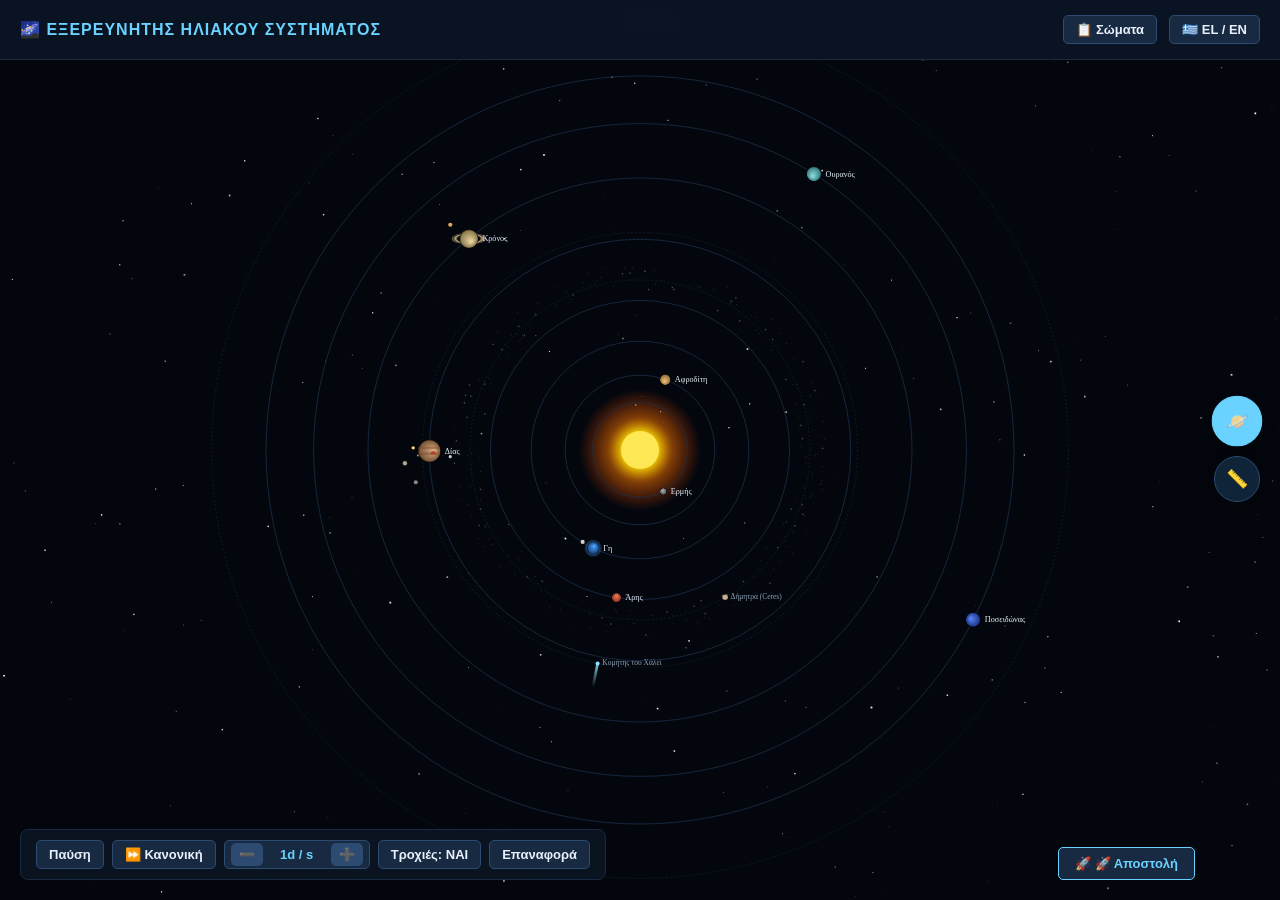
==== index.html @ 56720116 "remove python, make web as root" ====
<!DOCTYPE html>
<html lang="el">
<head>
    <meta charset="UTF-8">
    <title>Solar System Explorer</title>
    <link rel="stylesheet" href="style.css">
</head>
<body>

    <header id="nav-header">
        <div class="logo" id="app-title">🌌 ΕΞΕΡΕΥΝΗΤΗΣ ΗΛΙΑΚΟΥ ΣΥΣΤΗΜΑΤΟΣ</div>
        <div class="header-right">
            <button class="drawer-toggle-btn" id="btnToggleDrawer">📋 <span id="lbl-objects">Σώματα</span></button>
            <button class="lang-btn" id="btnLang">🇬🇷 EL / EN</button>
        </div>
    </header>

    <!-- Vertical Navigation Panel (Right Side) -->
    <nav id="vertical-nav">
        <button class="nav-icon-btn active" data-view="solar-view" data-tooltip="Ηλιακό Σύστημα" id="nav-solar">🪐</button>
        <button class="nav-icon-btn" data-view="compare-view" data-tooltip="Σύγκριση Μεγεθών" id="nav-compare">📏</button>
    </nav>

    <!-- 🚀 Mission Control Setup Panel -->
    <div id="mission-panel">
        <h3 id="lbl-mission-title">ΑΠΟΣΤΟΛΗ ΙΑΣΟΝΑΣ · ΑΡΓΩ</h3>
        <div class="form-group">
            <label id="lbl-origin">Προέλευση:</label>
            <select id="selectOrigin"></select>
        </div>
        <div class="form-group">
            <label id="lbl-dest">Προορισμός:</label>
            <select id="selectDest"></select>
        </div>
        <button class="ctrl-btn" id="btnStartMission" style="width: 100%; margin-top: 5px;">🚀 Εκτόξευση</button>
    </div>

    <!-- Accordion Quick Objects Menu Drawer -->
    <div id="objects-drawer">
        <div class="accordion-header" data-target="drawer-stars"><span id="cat-stars">Άστρα</span> <span>▶</span></div>
        <div class="accordion-content" id="drawer-stars"></div>

        <div class="accordion-header" data-target="drawer-planets"><span id="cat-planets">Πλανήτες</span> <span>▶</span></div>
        <div class="accordion-content" id="drawer-planets"></div>

        <div class="accordion-header" data-target="drawer-moons"><span id="cat-moons">Δορυφόροι</span> <span>▶</span></div>
        <div class="accordion-content" id="drawer-moons"></div>

        <div class="accordion-header" data-target="drawer-small"><span id="cat-small">Νάνοι & Κομήτες</span> <span>▶</span></div>
        <div class="accordion-content" id="drawer-small"></div>
    </div>

    <main id="app-container">
        
        <!-- View 1: Solar System -->
        <section id="solar-view" class="view active">
            <canvas id="solarCanvas"></canvas>
            
            <div id="sidebar">
                <button id="close-btn">✕</button>
                <h2 id="info-name">-</h2>
                <p><span class="label" id="lbl-desc">Περιγραφή</span><br><span id="info-desc">-</span></p>
                <p><span class="label" id="lbl-diam">Διάμετρος</span><br><span id="info-diam">-</span></p>
                <p><span class="label" id="lbl-temp">Θερμοκρασία</span><br><span id="info-temp">-</span></p>
                <p><span class="label" id="lbl-moons">Δεδομένα / Φεγγάρια</span><br><span id="info-moons">-</span></p>
            </div>

            <!-- Bottom Left Controls -->
            <div id="controls">
                <button class="ctrl-btn" id="btnPause">Παύση</button>
                <button class="ctrl-btn" id="btnDirection">⏩ Forward</button>
                
                <div class="speed-group">
                    <button class="step-btn" id="btnSpeedMinus">➖</button>
                    <span class="speed-display" id="speedDisplay">1d / s</span>
                    <button class="step-btn" id="btnSpeedPlus">➕</button>
                </div>

                <button class="ctrl-btn" id="btnOrbits">Τροχιές: ON</button>
                <button class="ctrl-btn" id="btnReset">Επαναφορά</button>
            </div>

            <!-- Bottom Right Mission Actions Container -->
            <div id="bottom-right-actions">
                <div id="mission-status-card">
                    <h4>🚀 ΑΡΓΩ · LIVE HUD</h4>
                    <div id="mission-stage" style="font-size: 12px; color: #e8f0fb; margin-bottom: 5px;">-</div>
                    <div class="progress-bg"><div class="progress-fill" id="mission-progress-bar"></div></div>
                    <div id="mission-days" style="font-size: 11px; color: #91a4bc;">0 / 0 days</div>
                    <div style="display: flex; gap: 8px; margin-top: 10px;">
                        <button class="ctrl-btn" id="btnFollowArgo" style="font-size: 11px; flex: 1;">🎯 Follow Argo</button>
                        <button class="ctrl-btn" id="btnAbortMission" style="font-size: 11px; background: #8b2626;">✖</button>
                    </div>
                </div>

                <button class="ctrl-btn" id="btnToggleMission" style="background: #182a41; border-color: #69d2ff; color: #69d2ff; font-weight: bold; padding: 8px 16px;">🚀 <span id="lbl-mission-btn">Αποστολή</span></button>
            </div>
        </section>

        <!-- View 2: Size Comparison -->
        <section id="compare-view" class="view">
            <canvas id="compareCanvas"></canvas>
            
            <div id="compare-panel">
                <h3 id="compare-title">📏 Σύγκριση Μεγεθών Σωμάτων</h3>
                <div class="compare-selectors">
                    <div>
                        <label id="lbl-comp-a">Σώμα A:</label>
                        <select id="selectCompA"></select>
                    </div>
                    <div style="align-self: flex-end; font-size: 18px; font-weight: bold; color: #69d2ff;">VS</div>
                    <div>
                        <label id="lbl-comp-b">Σώμα B:</label>
                        <select id="selectCompB"></select>
                    </div>
                </div>
                <div id="compare-stats-box">
                    <div id="compare-ratio-text">-</div>
                </div>
            </div>
        </section>

    </main>

    <script src="data.js"></script>
    <script src="solar.js"></script>
    <script src="app.js"></script>
</body>
</html>
---- style.css ----
body, html {
    margin: 0;
    padding: 0;
    width: 100%;
    height: 100%;
    overflow: hidden;
    background-color: #050a13;
    font-family: 'Segoe UI', Tahoma, Geneva, Verdana, sans-serif;
    color: #e8f0fb;
}

#nav-header {
    position: absolute;
    top: 0;
    left: 0;
    width: 100%;
    height: 60px;
    background: rgba(12, 22, 37, 0.9);
    border-bottom: 1px solid #182a41;
    display: flex;
    justify-content: space-between;
    align-items: center;
    padding: 0 20px;
    box-sizing: border-box;
    z-index: 100;
    backdrop-filter: blur(8px);
}
.logo {
    font-weight: bold;
    font-size: 16px;
    color: #69d2ff;
    letter-spacing: 1px;
}
.header-right {
    display: flex;
    gap: 12px;
    align-items: center;
}

/* Vertical Sidebar Navigation (Right Side) */
#vertical-nav {
    position: absolute;
    right: 20px;
    top: 50%;
    transform: translateY(-50%);
    display: flex;
    flex-direction: column;
    gap: 12px;
    z-index: 95;
}
.nav-icon-btn {
    width: 46px;
    height: 46px;
    background: rgba(18, 42, 65, 0.85);
    border: 1px solid #2d4a70;
    border-radius: 50%;
    color: #e8f0fb;
    font-size: 18px;
    cursor: pointer;
    display: flex;
    justify-content: center;
    align-items: center;
    transition: all 0.25s ease;
    box-shadow: 0 4px 12px rgba(0,0,0,0.4);
    position: relative;
}
.nav-icon-btn:hover, .nav-icon-btn.active {
    background: #69d2ff;
    color: #050a13;
    border-color: #69d2ff;
    transform: scale(1.1);
}
.nav-icon-btn::after {
    content: attr(data-tooltip);
    position: absolute;
    right: 55px;
    background: rgba(12, 22, 37, 0.95);
    color: #e8f0fb;
    padding: 5px 10px;
    border-radius: 5px;
    font-size: 12px;
    white-space: nowrap;
    border: 1px solid #2d4a70;
    opacity: 0;
    pointer-events: none;
    transition: opacity 0.2s;
}
.nav-icon-btn:hover::after {
    opacity: 1;
}

/* Mission Control Setup Panel */
#mission-panel {
    position: absolute;
    bottom: 80px;
    right: 85px;
    width: 280px;
    background: rgba(12, 22, 37, 0.95);
    border: 1px solid #182a41;
    border-radius: 10px;
    padding: 18px;
    box-sizing: border-box;
    z-index: 90;
    backdrop-filter: blur(8px);
    display: none;
    box-shadow: 0 10px 30px rgba(0,0,0,0.5);
}
#mission-panel h3 {
    margin-top: 0;
    color: #69d2ff;
    font-size: 15px;
    letter-spacing: 0.5px;
}
.form-group {
    margin-bottom: 12px;
}
.form-group label {
    display: block;
    font-size: 12px;
    color: #91a4bc;
    margin-bottom: 4px;
}
.form-group select, .compare-selectors select {
    width: 100%;
    background: #182a41;
    color: #e8f0fb;
    border: 1px solid #2d4a70;
    padding: 8px;
    border-radius: 5px;
    font-size: 13px;
    outline: none;
}

/* Mission Live Status HUD Card */
#mission-status-card {
    position: absolute;
    bottom: 80px;
    right: 85px;
    width: 280px;
    background: rgba(12, 22, 37, 0.92);
    border: 1px solid #2d4a70;
    border-radius: 10px;
    padding: 15px;
    box-sizing: border-box;
    z-index: 90;
    backdrop-filter: blur(8px);
    display: none;
    box-shadow: 0 10px 30px rgba(0,0,0,0.5);
}
#mission-status-card h4 {
    margin: 0 0 8px 0;
    color: #69d2ff;
    font-size: 14px;
}
.progress-bg {
    width: 100%;
    height: 8px;
    background: #182a41;
    border-radius: 4px;
    overflow: hidden;
    margin: 8px 0;
}
.progress-fill {
    height: 100%;
    width: 0%;
    background: #69d2ff;
    transition: width 0.2s;
}

/* Size Comparison Control Panel */
#compare-panel {
    position: absolute;
    bottom: 25px;
    left: 50%;
    transform: translateX(-50%);
    width: 480px;
    background: rgba(12, 22, 37, 0.92);
    border: 1px solid #182a41;
    border-radius: 12px;
    padding: 16px 20px;
    box-sizing: border-box;
    z-index: 90;
    backdrop-filter: blur(8px);
    box-shadow: 0 10px 30px rgba(0,0,0,0.5);
}
#compare-panel h3 {
    margin: 0 0 12px 0;
    color: #69d2ff;
    font-size: 15px;
    text-align: center;
}
.compare-selectors {
    display: flex;
    gap: 15px;
    align-items: center;
    justify-content: space-between;
}
.compare-selectors div {
    flex: 1;
}
.compare-selectors label {
    font-size: 12px;
    color: #91a4bc;
    display: block;
    margin-bottom: 4px;
}
#compare-stats-box {
    margin-top: 12px;
    background: rgba(24, 42, 65, 0.6);
    border: 1px dashed #2d4a70;
    border-radius: 6px;
    padding: 10px;
    text-align: center;
    font-size: 13px;
    color: #e8f0fb;
}

/* Accordion Quick Objects Drawer */
#objects-drawer {
    position: absolute;
    top: 70px;
    left: 20px;
    width: 260px;
    max-height: calc(100vh - 160px);
    background: rgba(12, 22, 37, 0.95);
    border: 1px solid #182a41;
    border-radius: 8px;
    padding: 15px;
    box-sizing: border-box;
    overflow-y: auto;
    z-index: 90;
    backdrop-filter: blur(8px);
    display: none;
}
.accordion-header {
    margin: 8px 0 4px 0;
    font-size: 13px;
    font-weight: bold;
    color: #69d2ff;
    cursor: pointer;
    display: flex;
    justify-content: space-between;
    padding: 6px 8px;
    background: rgba(24, 42, 65, 0.5);
    border-radius: 4px;
    transition: background 0.2s;
}
.accordion-header:hover {
    background: #2d4a70;
}
.accordion-content {
    display: none;
    padding-left: 10px;
}
.accordion-content.open {
    display: block;
}
.drawer-item {
    padding: 6px 10px;
    font-size: 13px;
    color: #e8f0fb;
    cursor: pointer;
    border-radius: 4px;
    transition: background 0.15s;
}
.drawer-item:hover {
    background: #2d4a70;
}

/* Canvas & Views */
.view {
    display: none;
    width: 100vw;
    height: 100vh;
    position: absolute;
    top: 0;
    left: 0;
}
.view.active { display: block; }
canvas { display: block; width: 100vw; height: 100vh; }

/* Sidebar Info */
#sidebar {
    position: absolute;
    top: 80px;
    right: 85px;
    width: 280px;
    background: rgba(12, 22, 37, 0.92);
    border: 1px solid #182a41;
    border-radius: 10px;
    padding: 20px;
    box-shadow: 0 10px 30px rgba(0,0,0,0.5);
    backdrop-filter: blur(8px);
    display: none;
    z-index: 90;
}
#sidebar h2 { margin-top: 0; color: #69d2ff; font-size: 18px; }
#sidebar p { margin: 8px 0; font-size: 13px; line-height: 1.4; color: #e8f0fb; }
#sidebar .label { color: #91a4bc; font-size: 11px; text-transform: uppercase; }
#close-btn {
    position: absolute;
    top: 15px;
    right: 15px;
    background: none;
    border: none;
    color: #91a4bc;
    font-size: 16px;
    cursor: pointer;
}

/* Bottom Controls & Bottom Right Actions */
#controls {
    position: absolute;
    bottom: 20px;
    left: 20px;
    display: flex;
    gap: 8px;
    background: rgba(12, 22, 37, 0.85);
    padding: 10px 15px;
    border-radius: 8px;
    border: 1px solid #182a41;
    backdrop-filter: blur(5px);
    z-index: 90;
    align-items: center;
}
#bottom-right-actions {
    position: absolute;
    bottom: 20px;
    right: 85px;
    z-index: 90;
    display: flex;
    flex-direction: column;
    align-items: flex-end;
}
.speed-group {
    display: flex;
    align-items: center;
    gap: 4px;
    background: #182a41;
    border: 1px solid #2d4a70;
    border-radius: 5px;
    padding: 2px 6px;
}
.speed-display {
    font-size: 13px;
    font-weight: bold;
    min-width: 60px;
    text-align: center;
    color: #69d2ff;
}
button.ctrl-btn, button.step-btn, button.lang-btn, button.drawer-toggle-btn {
    background: #182a41;
    color: #e8f0fb;
    border: 1px solid #2d4a70;
    padding: 6px 12px;
    border-radius: 5px;
    cursor: pointer;
    font-size: 13px;
    font-weight: 600;
    transition: background 0.2s;
}
button.step-btn {
    padding: 4px 8px;
    border: none;
    background: #2d4a70;
}
button.ctrl-btn:hover, button.step-btn:hover, button.lang-btn:hover, button.drawer-toggle-btn:hover {
    background: #2d4a70;
    border-color: #69d2ff;
}
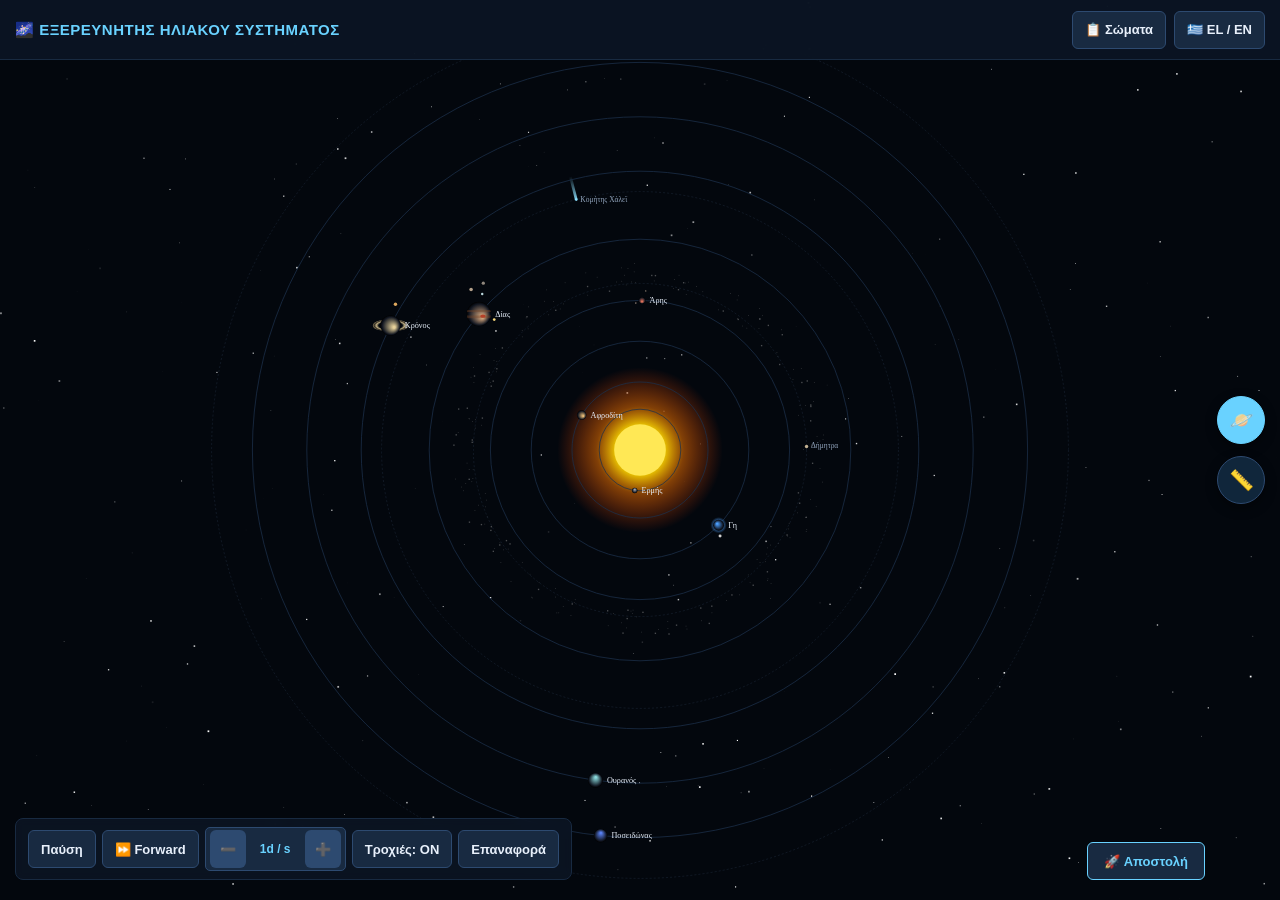
==== commit fe768de0: "add remaining changes" ====
--- a/index.html
+++ b/index.html
@@ -2,6 +2,7 @@
 <html lang="el">
 <head>
     <meta charset="UTF-8">
+    <meta name="viewport" content="width=device-width, initial-scale=1.0, maximum-scale=1.0, user-scalable=no">
     <title>Solar System Explorer</title>
     <link rel="stylesheet" href="style.css">
 </head>
@@ -122,8 +123,6 @@
 
     </main>
 
-    <script src="data.js"></script>
-    <script src="solar.js"></script>
-    <script src="app.js"></script>
+    <script type="module" src="app.js"></script>
 </body>
 </html>
--- a/style.css
+++ b/style.css
@@ -7,6 +7,7 @@
     background-color: #050a13;
     font-family: 'Segoe UI', Tahoma, Geneva, Verdana, sans-serif;
     color: #e8f0fb;
+    touch-action: none; /* Αποφυγή ανεπιθύμητου scroll στον browser του κινητού */
 }
 
 #nav-header {
@@ -20,27 +21,30 @@
     display: flex;
     justify-content: space-between;
     align-items: center;
-    padding: 0 20px;
+    padding: 0 15px;
     box-sizing: border-box;
     z-index: 100;
     backdrop-filter: blur(8px);
 }
 .logo {
     font-weight: bold;
-    font-size: 16px;
+    font-size: 15px;
     color: #69d2ff;
-    letter-spacing: 1px;
+    letter-spacing: 0.5px;
+    white-space: nowrap;
+    overflow: hidden;
+    text-overflow: ellipsis;
 }
 .header-right {
     display: flex;
-    gap: 12px;
-    align-items: center;
-}
-
-/* Vertical Sidebar Navigation (Right Side) */
+    gap: 8px;
+    align-items: center;
+}
+
+/* Vertical Sidebar Navigation */
 #vertical-nav {
     position: absolute;
-    right: 20px;
+    right: 15px;
     top: 50%;
     transform: translateY(-50%);
     display: flex;
@@ -49,77 +53,45 @@
     z-index: 95;
 }
 .nav-icon-btn {
-    width: 46px;
-    height: 46px;
-    background: rgba(18, 42, 65, 0.85);
+    width: 48px;
+    height: 48px;
+    background: rgba(18, 42, 65, 0.9);
     border: 1px solid #2d4a70;
     border-radius: 50%;
     color: #e8f0fb;
-    font-size: 18px;
+    font-size: 20px;
     cursor: pointer;
     display: flex;
     justify-content: center;
     align-items: center;
     transition: all 0.25s ease;
     box-shadow: 0 4px 12px rgba(0,0,0,0.4);
-    position: relative;
 }
 .nav-icon-btn:hover, .nav-icon-btn.active {
     background: #69d2ff;
     color: #050a13;
     border-color: #69d2ff;
-    transform: scale(1.1);
-}
-.nav-icon-btn::after {
-    content: attr(data-tooltip);
-    position: absolute;
-    right: 55px;
-    background: rgba(12, 22, 37, 0.95);
-    color: #e8f0fb;
-    padding: 5px 10px;
-    border-radius: 5px;
-    font-size: 12px;
-    white-space: nowrap;
-    border: 1px solid #2d4a70;
-    opacity: 0;
-    pointer-events: none;
-    transition: opacity 0.2s;
-}
-.nav-icon-btn:hover::after {
-    opacity: 1;
-}
-
-/* Mission Control Setup Panel */
-#mission-panel {
+}
+
+/* Mission Control Panels */
+#mission-panel, #mission-status-card {
     position: absolute;
     bottom: 80px;
-    right: 85px;
+    right: 75px;
     width: 280px;
     background: rgba(12, 22, 37, 0.95);
-    border: 1px solid #182a41;
+    border: 1px solid #2d4a70;
     border-radius: 10px;
-    padding: 18px;
+    padding: 15px;
     box-sizing: border-box;
     z-index: 90;
     backdrop-filter: blur(8px);
     display: none;
     box-shadow: 0 10px 30px rgba(0,0,0,0.5);
 }
-#mission-panel h3 {
-    margin-top: 0;
-    color: #69d2ff;
-    font-size: 15px;
-    letter-spacing: 0.5px;
-}
-.form-group {
-    margin-bottom: 12px;
-}
-.form-group label {
-    display: block;
-    font-size: 12px;
-    color: #91a4bc;
-    margin-bottom: 4px;
-}
+#mission-panel h3 { margin: 0 0 10px 0; color: #69d2ff; font-size: 15px; }
+.form-group { margin-bottom: 10px; }
+.form-group label { display: block; font-size: 12px; color: #91a4bc; margin-bottom: 4px; }
 .form-group select, .compare-selectors select {
     width: 100%;
     background: #182a41;
@@ -128,104 +100,52 @@
     padding: 8px;
     border-radius: 5px;
     font-size: 13px;
-    outline: none;
-}
-
-/* Mission Live Status HUD Card */
-#mission-status-card {
-    position: absolute;
-    bottom: 80px;
-    right: 85px;
-    width: 280px;
-    background: rgba(12, 22, 37, 0.92);
-    border: 1px solid #2d4a70;
-    border-radius: 10px;
-    padding: 15px;
-    box-sizing: border-box;
-    z-index: 90;
-    backdrop-filter: blur(8px);
-    display: none;
-    box-shadow: 0 10px 30px rgba(0,0,0,0.5);
-}
-#mission-status-card h4 {
-    margin: 0 0 8px 0;
-    color: #69d2ff;
-    font-size: 14px;
-}
-.progress-bg {
-    width: 100%;
-    height: 8px;
-    background: #182a41;
-    border-radius: 4px;
-    overflow: hidden;
-    margin: 8px 0;
-}
-.progress-fill {
-    height: 100%;
-    width: 0%;
-    background: #69d2ff;
-    transition: width 0.2s;
-}
+}
+
+.progress-bg { width: 100%; height: 8px; background: #182a41; border-radius: 4px; overflow: hidden; margin: 8px 0; }
+.progress-fill { height: 100%; width: 0%; background: #69d2ff; transition: width 0.2s; }
 
 /* Size Comparison Control Panel */
 #compare-panel {
     position: absolute;
-    bottom: 25px;
+    bottom: 20px;
     left: 50%;
     transform: translateX(-50%);
-    width: 480px;
+    width: calc(100% - 120px);
+    max-width: 500px;
     background: rgba(12, 22, 37, 0.92);
     border: 1px solid #182a41;
     border-radius: 12px;
-    padding: 16px 20px;
-    box-sizing: border-box;
-    z-index: 90;
-    backdrop-filter: blur(8px);
-    box-shadow: 0 10px 30px rgba(0,0,0,0.5);
-}
-#compare-panel h3 {
-    margin: 0 0 12px 0;
-    color: #69d2ff;
-    font-size: 15px;
-    text-align: center;
-}
-.compare-selectors {
-    display: flex;
-    gap: 15px;
-    align-items: center;
-    justify-content: space-between;
-}
-.compare-selectors div {
-    flex: 1;
-}
-.compare-selectors label {
-    font-size: 12px;
-    color: #91a4bc;
-    display: block;
-    margin-bottom: 4px;
-}
+    padding: 12px 16px;
+    box-sizing: border-box;
+    z-index: 90;
+    backdrop-filter: blur(8px);
+}
+#compare-panel h3 { margin: 0 0 8px 0; color: #69d2ff; font-size: 14px; text-align: center; }
+.compare-selectors { display: flex; gap: 10px; align-items: center; justify-content: space-between; }
+.compare-selectors div { flex: 1; }
+.compare-selectors label { font-size: 11px; color: #91a4bc; display: block; margin-bottom: 2px; }
 #compare-stats-box {
-    margin-top: 12px;
+    margin-top: 8px;
     background: rgba(24, 42, 65, 0.6);
     border: 1px dashed #2d4a70;
     border-radius: 6px;
-    padding: 10px;
+    padding: 8px;
     text-align: center;
-    font-size: 13px;
-    color: #e8f0fb;
-}
-
-/* Accordion Quick Objects Drawer */
+    font-size: 12px;
+}
+
+/* Objects Drawer */
 #objects-drawer {
     position: absolute;
     top: 70px;
-    left: 20px;
-    width: 260px;
+    left: 15px;
+    width: 250px;
     max-height: calc(100vh - 160px);
     background: rgba(12, 22, 37, 0.95);
     border: 1px solid #182a41;
     border-radius: 8px;
-    padding: 15px;
+    padding: 12px;
     box-sizing: border-box;
     overflow-y: auto;
     z-index: 90;
@@ -233,7 +153,7 @@
     display: none;
 }
 .accordion-header {
-    margin: 8px 0 4px 0;
+    margin: 6px 0 2px 0;
     font-size: 13px;
     font-weight: bold;
     color: #69d2ff;
@@ -243,128 +163,95 @@
     padding: 6px 8px;
     background: rgba(24, 42, 65, 0.5);
     border-radius: 4px;
-    transition: background 0.2s;
-}
-.accordion-header:hover {
-    background: #2d4a70;
-}
-.accordion-content {
-    display: none;
-    padding-left: 10px;
-}
-.accordion-content.open {
-    display: block;
-}
-.drawer-item {
-    padding: 6px 10px;
-    font-size: 13px;
-    color: #e8f0fb;
-    cursor: pointer;
-    border-radius: 4px;
-    transition: background 0.15s;
-}
-.drawer-item:hover {
-    background: #2d4a70;
-}
+}
+.accordion-content { display: none; padding-left: 8px; }
+.accordion-content.open { display: block; }
+.drawer-item { padding: 6px 8px; font-size: 13px; color: #e8f0fb; cursor: pointer; border-radius: 4px; }
 
 /* Canvas & Views */
-.view {
-    display: none;
-    width: 100vw;
-    height: 100vh;
-    position: absolute;
-    top: 0;
-    left: 0;
-}
+.view { display: none; width: 100vw; height: 100vh; position: absolute; top: 0; left: 0; }
 .view.active { display: block; }
 canvas { display: block; width: 100vw; height: 100vh; }
 
 /* Sidebar Info */
 #sidebar {
     position: absolute;
-    top: 80px;
-    right: 85px;
-    width: 280px;
+    top: 70px;
+    right: 75px;
+    width: 260px;
     background: rgba(12, 22, 37, 0.92);
     border: 1px solid #182a41;
     border-radius: 10px;
-    padding: 20px;
-    box-shadow: 0 10px 30px rgba(0,0,0,0.5);
+    padding: 16px;
     backdrop-filter: blur(8px);
     display: none;
     z-index: 90;
 }
-#sidebar h2 { margin-top: 0; color: #69d2ff; font-size: 18px; }
-#sidebar p { margin: 8px 0; font-size: 13px; line-height: 1.4; color: #e8f0fb; }
-#sidebar .label { color: #91a4bc; font-size: 11px; text-transform: uppercase; }
-#close-btn {
-    position: absolute;
-    top: 15px;
-    right: 15px;
-    background: none;
-    border: none;
-    color: #91a4bc;
-    font-size: 16px;
-    cursor: pointer;
-}
-
-/* Bottom Controls & Bottom Right Actions */
+#sidebar h2 { margin-top: 0; color: #69d2ff; font-size: 16px; }
+#sidebar p { margin: 6px 0; font-size: 12px; line-height: 1.3; }
+#sidebar .label { color: #91a4bc; font-size: 10px; text-transform: uppercase; }
+#close-btn { position: absolute; top: 12px; right: 12px; background: none; border: none; color: #91a4bc; font-size: 16px; cursor: pointer; }
+
+/* Bottom Controls */
 #controls {
     position: absolute;
     bottom: 20px;
-    left: 20px;
-    display: flex;
-    gap: 8px;
+    left: 15px;
+    display: flex;
+    gap: 6px;
     background: rgba(12, 22, 37, 0.85);
-    padding: 10px 15px;
+    padding: 8px 12px;
     border-radius: 8px;
     border: 1px solid #182a41;
     backdrop-filter: blur(5px);
     z-index: 90;
     align-items: center;
+    flex-wrap: wrap;
 }
 #bottom-right-actions {
     position: absolute;
     bottom: 20px;
-    right: 85px;
+    right: 75px;
     z-index: 90;
     display: flex;
     flex-direction: column;
     align-items: flex-end;
 }
-.speed-group {
-    display: flex;
-    align-items: center;
-    gap: 4px;
-    background: #182a41;
-    border: 1px solid #2d4a70;
-    border-radius: 5px;
-    padding: 2px 6px;
-}
-.speed-display {
-    font-size: 13px;
-    font-weight: bold;
-    min-width: 60px;
-    text-align: center;
-    color: #69d2ff;
-}
+.speed-group { display: flex; align-items: center; gap: 2px; background: #182a41; border: 1px solid #2d4a70; border-radius: 5px; padding: 2px 4px; }
+.speed-display { font-size: 12px; font-weight: bold; min-width: 55px; text-align: center; color: #69d2ff; }
 button.ctrl-btn, button.step-btn, button.lang-btn, button.drawer-toggle-btn {
     background: #182a41;
     color: #e8f0fb;
     border: 1px solid #2d4a70;
-    padding: 6px 12px;
-    border-radius: 5px;
+    padding: 8px 12px;
+    border-radius: 6px;
     cursor: pointer;
     font-size: 13px;
     font-weight: 600;
-    transition: background 0.2s;
-}
-button.step-btn {
-    padding: 4px 8px;
-    border: none;
-    background: #2d4a70;
-}
-button.ctrl-btn:hover, button.step-btn:hover, button.lang-btn:hover, button.drawer-toggle-btn:hover {
-    background: #2d4a70;
-    border-color: #69d2ff;
+    min-height: 38px;
+}
+button.step-btn { padding: 4px 10px; border: none; background: #2d4a70; }
+
+/* 📱 Mobile Responsive Adjustments */
+@media (max-width: 768px) {
+    #controls {
+        bottom: 15px;
+        left: 10px;
+        right: 70px;
+        justify-content: flex-start;
+        padding: 6px;
+    }
+    button.ctrl-btn { padding: 6px 10px; font-size: 11px; min-height: 36px; }
+    #compare-panel {
+        width: calc(100% - 80px);
+        left: 10px;
+        transform: none;
+        bottom: 15px;
+        padding: 10px;
+    }
+    #sidebar, #mission-panel, #mission-status-card {
+        width: calc(100vw - 90px);
+        right: 70px;
+    }
+    .logo { font-size: 13px; }
 }
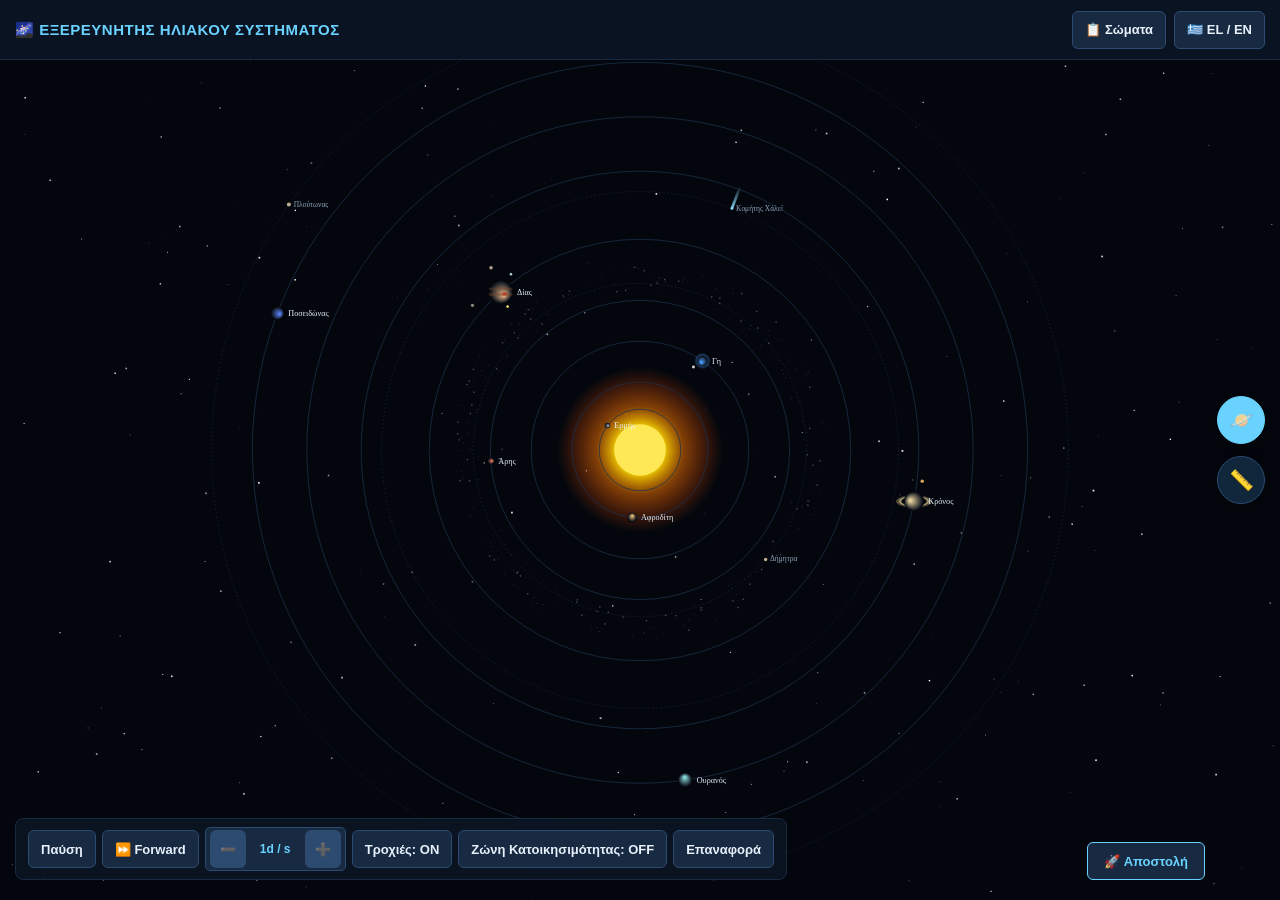
==== commit eed6cfce: "add Habitable Zone" ====
--- a/index.html
+++ b/index.html
@@ -78,6 +78,7 @@
                 </div>
 
                 <button class="ctrl-btn" id="btnOrbits">Τροχιές: ON</button>
+                <button class="ctrl-btn" id="btnHabitable">Ζώνη: OFF</button>
                 <button class="ctrl-btn" id="btnReset">Επαναφορά</button>
             </div>
 
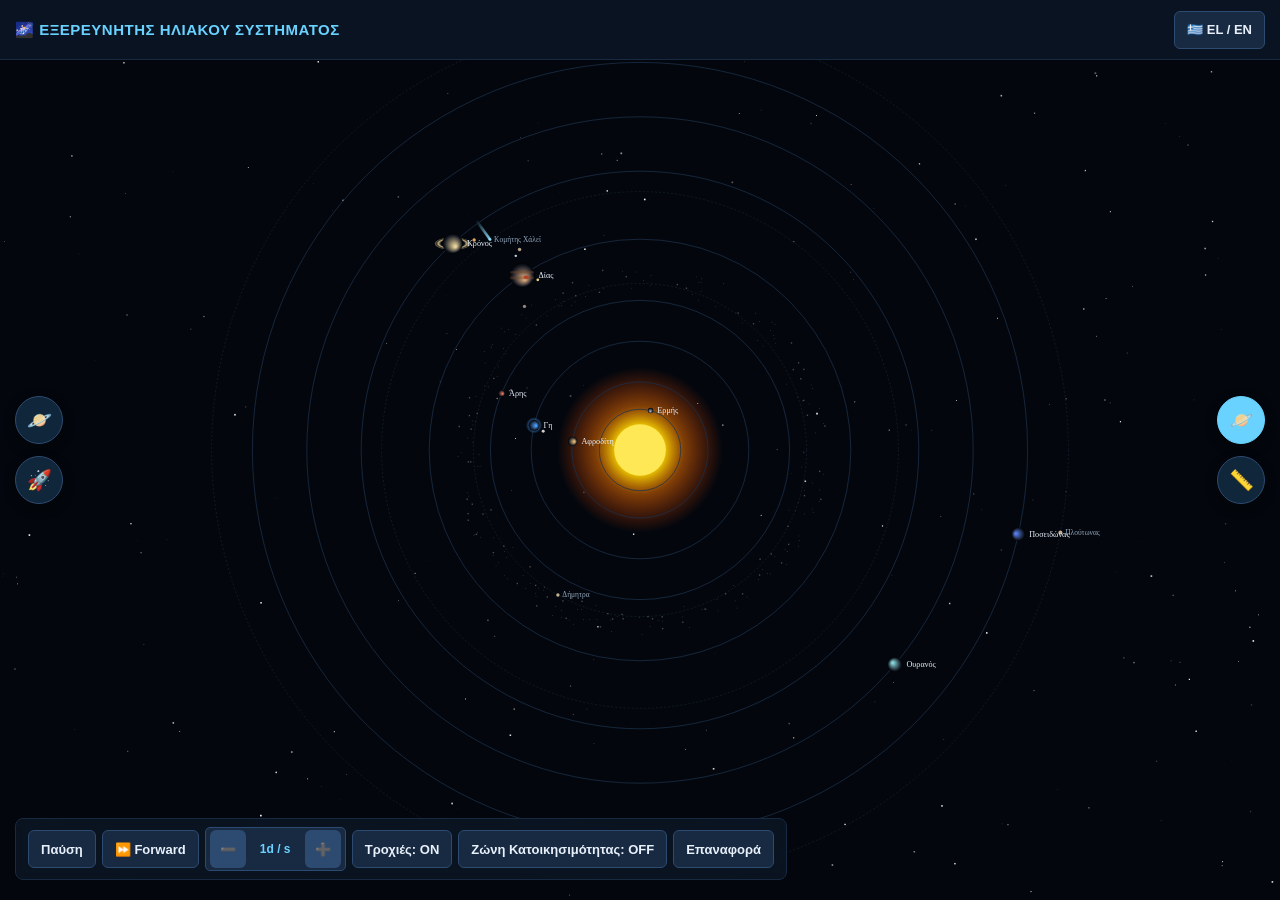
==== commit e45b04ee: "feat(ui): add symmetrical left floating tools, mutual-exclusion panels, and i18n for compare view" ====
--- a/index.html
+++ b/index.html
@@ -11,45 +11,74 @@
     <header id="nav-header">
         <div class="logo" id="app-title">🌌 ΕΞΕΡΕΥΝΗΤΗΣ ΗΛΙΑΚΟΥ ΣΥΣΤΗΜΑΤΟΣ</div>
         <div class="header-right">
-            <button class="drawer-toggle-btn" id="btnToggleDrawer">📋 <span id="lbl-objects">Σώματα</span></button>
             <button class="lang-btn" id="btnLang">🇬🇷 EL / EN</button>
         </div>
     </header>
+
+    <!-- Floating Tools Bar (Top Left) -->
+    <div id="left-tools-bar">
+        <button class="tool-icon-btn" id="btnToggleObjects" title="Ουράνια Σώματα">🪐</button>
+        <button class="tool-icon-btn" id="btnToggleMission" title="Αποστολή Αργώ">🚀</button>
+    </div>
+
+    <!-- Accordion Quick Objects Menu Drawer (Opens Top-Left) -->
+    <div id="objects-drawer" class="floating-left-panel" style="display: none;">
+        <div class="panel-header">
+            <span class="panel-title" id="lbl-objects-title">🪐 Ουράνια Σώματα</span>
+            <button class="panel-close-btn" id="btnCloseObjects">✕</button>
+        </div>
+        <div class="panel-body">
+            <div class="accordion-header" data-target="drawer-stars"><span id="cat-stars">Άστρα</span> <span>▶</span></div>
+            <div class="accordion-content" id="drawer-stars"></div>
+
+            <div class="accordion-header" data-target="drawer-planets"><span id="cat-planets">Πλανήτες</span> <span>▶</span></div>
+            <div class="accordion-content" id="drawer-planets"></div>
+
+            <div class="accordion-header" data-target="drawer-moons"><span id="cat-moons">Δορυφόροι</span> <span>▶</span></div>
+            <div class="accordion-content" id="drawer-moons"></div>
+
+            <div class="accordion-header" data-target="drawer-small"><span id="cat-small">Νάνοι & Κομήτες</span> <span>▶</span></div>
+            <div class="accordion-content" id="drawer-small"></div>
+        </div>
+    </div>
+
+    <!-- 🚀 Mission Control Setup & Live HUD Panel (Opens Top-Left) -->
+    <div id="mission-panel" class="floating-left-panel" style="display: none;">
+        <div class="panel-header">
+            <span class="panel-title" id="lbl-mission-title">🚀 ΑΠΟΣΤΟΛΗ ΙΑΣΟΝΑΣ · ΑΡΓΩ</span>
+            <button class="panel-close-btn" id="btnCloseMission">✕</button>
+        </div>
+        
+        <!-- Setup Form View -->
+        <div id="mission-setup-content" class="panel-body">
+            <div class="form-group">
+                <label id="lbl-origin">Προέλευση:</label>
+                <select id="selectOrigin"></select>
+            </div>
+            <div class="form-group">
+                <label id="lbl-dest">Προορισμός:</label>
+                <select id="selectDest"></select>
+            </div>
+            <button class="ctrl-btn" id="btnStartMission" style="width: 100%; margin-top: 10px;">🚀 Εκτόξευση</button>
+        </div>
+
+        <!-- Live HUD View (Εμφανίζεται μετά την εκτόξευση) -->
+        <div id="mission-status-card" class="panel-body" style="display: none;">
+            <div id="mission-stage" style="font-size: 13px; color: #e8f0fb; margin-bottom: 8px; font-weight: bold;">-</div>
+            <div class="progress-bg"><div class="progress-fill" id="mission-progress-bar"></div></div>
+            <div id="mission-days" style="font-size: 11px; color: #91a4bc; margin-bottom: 12px;">0 / 0 days</div>
+            <div style="display: flex; gap: 8px;">
+                <button class="ctrl-btn" id="btnFollowArgo" style="font-size: 11px; flex: 1;">🎯 Follow Argo</button>
+                <button class="ctrl-btn" id="btnAbortMission" style="font-size: 11px; background: #8b2626; border-color: #a53232;">✖</button>
+            </div>
+        </div>
+    </div>
 
     <!-- Vertical Navigation Panel (Right Side) -->
     <nav id="vertical-nav">
         <button class="nav-icon-btn active" data-view="solar-view" data-tooltip="Ηλιακό Σύστημα" id="nav-solar">🪐</button>
         <button class="nav-icon-btn" data-view="compare-view" data-tooltip="Σύγκριση Μεγεθών" id="nav-compare">📏</button>
     </nav>
-
-    <!-- 🚀 Mission Control Setup Panel -->
-    <div id="mission-panel">
-        <h3 id="lbl-mission-title">ΑΠΟΣΤΟΛΗ ΙΑΣΟΝΑΣ · ΑΡΓΩ</h3>
-        <div class="form-group">
-            <label id="lbl-origin">Προέλευση:</label>
-            <select id="selectOrigin"></select>
-        </div>
-        <div class="form-group">
-            <label id="lbl-dest">Προορισμός:</label>
-            <select id="selectDest"></select>
-        </div>
-        <button class="ctrl-btn" id="btnStartMission" style="width: 100%; margin-top: 5px;">🚀 Εκτόξευση</button>
-    </div>
-
-    <!-- Accordion Quick Objects Menu Drawer -->
-    <div id="objects-drawer">
-        <div class="accordion-header" data-target="drawer-stars"><span id="cat-stars">Άστρα</span> <span>▶</span></div>
-        <div class="accordion-content" id="drawer-stars"></div>
-
-        <div class="accordion-header" data-target="drawer-planets"><span id="cat-planets">Πλανήτες</span> <span>▶</span></div>
-        <div class="accordion-content" id="drawer-planets"></div>
-
-        <div class="accordion-header" data-target="drawer-moons"><span id="cat-moons">Δορυφόροι</span> <span>▶</span></div>
-        <div class="accordion-content" id="drawer-moons"></div>
-
-        <div class="accordion-header" data-target="drawer-small"><span id="cat-small">Νάνοι & Κομήτες</span> <span>▶</span></div>
-        <div class="accordion-content" id="drawer-small"></div>
-    </div>
 
     <main id="app-container">
         
@@ -82,9 +111,9 @@
                 <button class="ctrl-btn" id="btnReset">Επαναφορά</button>
             </div>
 
-            <!-- Bottom Right Mission Actions Container -->
+            <!-- Bottom Right Mission HUD Container -->
             <div id="bottom-right-actions">
-                <div id="mission-status-card">
+                <div id="mission-status-card" style="display: none;">
                     <h4>🚀 ΑΡΓΩ · LIVE HUD</h4>
                     <div id="mission-stage" style="font-size: 12px; color: #e8f0fb; margin-bottom: 5px;">-</div>
                     <div class="progress-bg"><div class="progress-fill" id="mission-progress-bar"></div></div>
@@ -94,8 +123,6 @@
                         <button class="ctrl-btn" id="btnAbortMission" style="font-size: 11px; background: #8b2626;">✖</button>
                     </div>
                 </div>
-
-                <button class="ctrl-btn" id="btnToggleMission" style="background: #182a41; border-color: #69d2ff; color: #69d2ff; font-weight: bold; padding: 8px 16px;">🚀 <span id="lbl-mission-btn">Αποστολή</span></button>
             </div>
         </section>
 
--- a/style.css
+++ b/style.css
@@ -41,7 +41,39 @@
     align-items: center;
 }
 
-/* Vertical Sidebar Navigation */
+/* Floating Left Tools Bar (Center Left - Symmetric to View Nav) */
+#left-tools-bar {
+    position: absolute;
+    left: 15px;
+    top: 50%;
+    transform: translateY(-50%);
+    display: flex;
+    flex-direction: column;
+    gap: 12px;
+    z-index: 95;
+}
+.tool-icon-btn {
+    width: 48px;
+    height: 48px;
+    background: rgba(18, 42, 65, 0.9);
+    border: 1px solid #2d4a70;
+    border-radius: 50%;
+    color: #e8f0fb;
+    font-size: 20px;
+    cursor: pointer;
+    display: flex;
+    justify-content: center;
+    align-items: center;
+    transition: all 0.25s ease;
+    box-shadow: 0 4px 12px rgba(0,0,0,0.4);
+}
+.tool-icon-btn:hover, .tool-icon-btn.active {
+    background: #69d2ff;
+    color: #050a13;
+    border-color: #69d2ff;
+}
+
+/* Vertical Sidebar Navigation (Right Side) */
 #vertical-nav {
     position: absolute;
     right: 15px;
@@ -73,22 +105,47 @@
     border-color: #69d2ff;
 }
 
-/* Mission Control Panels */
-#mission-panel, #mission-status-card {
-    position: absolute;
-    bottom: 80px;
-    right: 75px;
+/* Common Floating Left Panels (Centered Vertically alongside tools) */
+.floating-left-panel {
+    position: absolute;
+    left: 75px;
+    top: 50%;
+    transform: translateY(-50%);
     width: 280px;
     background: rgba(12, 22, 37, 0.95);
     border: 1px solid #2d4a70;
-    border-radius: 10px;
+    border-radius: 12px;
     padding: 15px;
     box-sizing: border-box;
-    z-index: 90;
-    backdrop-filter: blur(8px);
-    display: none;
+    z-index: 92;
+    backdrop-filter: blur(8px);
     box-shadow: 0 10px 30px rgba(0,0,0,0.5);
 }
+.panel-header {
+    display: flex;
+    justify-content: space-between;
+    align-items: center;
+    margin-bottom: 12px;
+    border-bottom: 1px solid #182a41;
+    padding-bottom: 8px;
+}
+.panel-title {
+    font-weight: bold;
+    font-size: 14px;
+    color: #69d2ff;
+}
+.panel-close-btn {
+    background: transparent;
+    border: none;
+    color: #91a4bc;
+    font-size: 16px;
+    cursor: pointer;
+}
+.panel-close-btn:hover {
+    color: #ffffff;
+}
+
+/* Mission Control Setup Panel & Status Card */
 #mission-panel h3 { margin: 0 0 10px 0; color: #69d2ff; font-size: 15px; }
 .form-group { margin-bottom: 10px; }
 .form-group label { display: block; font-size: 12px; color: #91a4bc; margin-bottom: 4px; }
@@ -135,22 +192,10 @@
     font-size: 12px;
 }
 
-/* Objects Drawer */
-#objects-drawer {
-    position: absolute;
-    top: 70px;
-    left: 15px;
-    width: 250px;
-    max-height: calc(100vh - 160px);
-    background: rgba(12, 22, 37, 0.95);
-    border: 1px solid #182a41;
-    border-radius: 8px;
-    padding: 12px;
-    box-sizing: border-box;
+/* Objects Drawer Container */
+#objects-drawer .panel-body {
+    max-height: 60vh;
     overflow-y: auto;
-    z-index: 90;
-    backdrop-filter: blur(8px);
-    display: none;
 }
 .accordion-header {
     margin: 6px 0 2px 0;
@@ -173,10 +218,11 @@
 .view.active { display: block; }
 canvas { display: block; width: 100vw; height: 100vh; }
 
-/* Sidebar Info */
+/* Sidebar Info (Right Panel) */
 #sidebar {
     position: absolute;
-    top: 70px;
+    top: 50%;
+    transform: translateY(-50%);
     right: 75px;
     width: 260px;
     background: rgba(12, 22, 37, 0.92);
@@ -217,9 +263,18 @@
     flex-direction: column;
     align-items: flex-end;
 }
+#mission-status-card {
+    width: 260px;
+    background: rgba(12, 22, 37, 0.92);
+    border: 1px solid #2d4a70;
+    border-radius: 10px;
+    padding: 12px;
+    box-sizing: border-box;
+    backdrop-filter: blur(8px);
+}
 .speed-group { display: flex; align-items: center; gap: 2px; background: #182a41; border: 1px solid #2d4a70; border-radius: 5px; padding: 2px 4px; }
 .speed-display { font-size: 12px; font-weight: bold; min-width: 55px; text-align: center; color: #69d2ff; }
-button.ctrl-btn, button.step-btn, button.lang-btn, button.drawer-toggle-btn {
+button.ctrl-btn, button.step-btn, button.lang-btn {
     background: #182a41;
     color: #e8f0fb;
     border: 1px solid #2d4a70;
@@ -249,9 +304,10 @@
         bottom: 15px;
         padding: 10px;
     }
-    #sidebar, #mission-panel, #mission-status-card {
+    #sidebar, .floating-left-panel, #mission-status-card {
         width: calc(100vw - 90px);
-        right: 70px;
+        left: 70px;
+        right: 15px;
     }
     .logo { font-size: 13px; }
 }
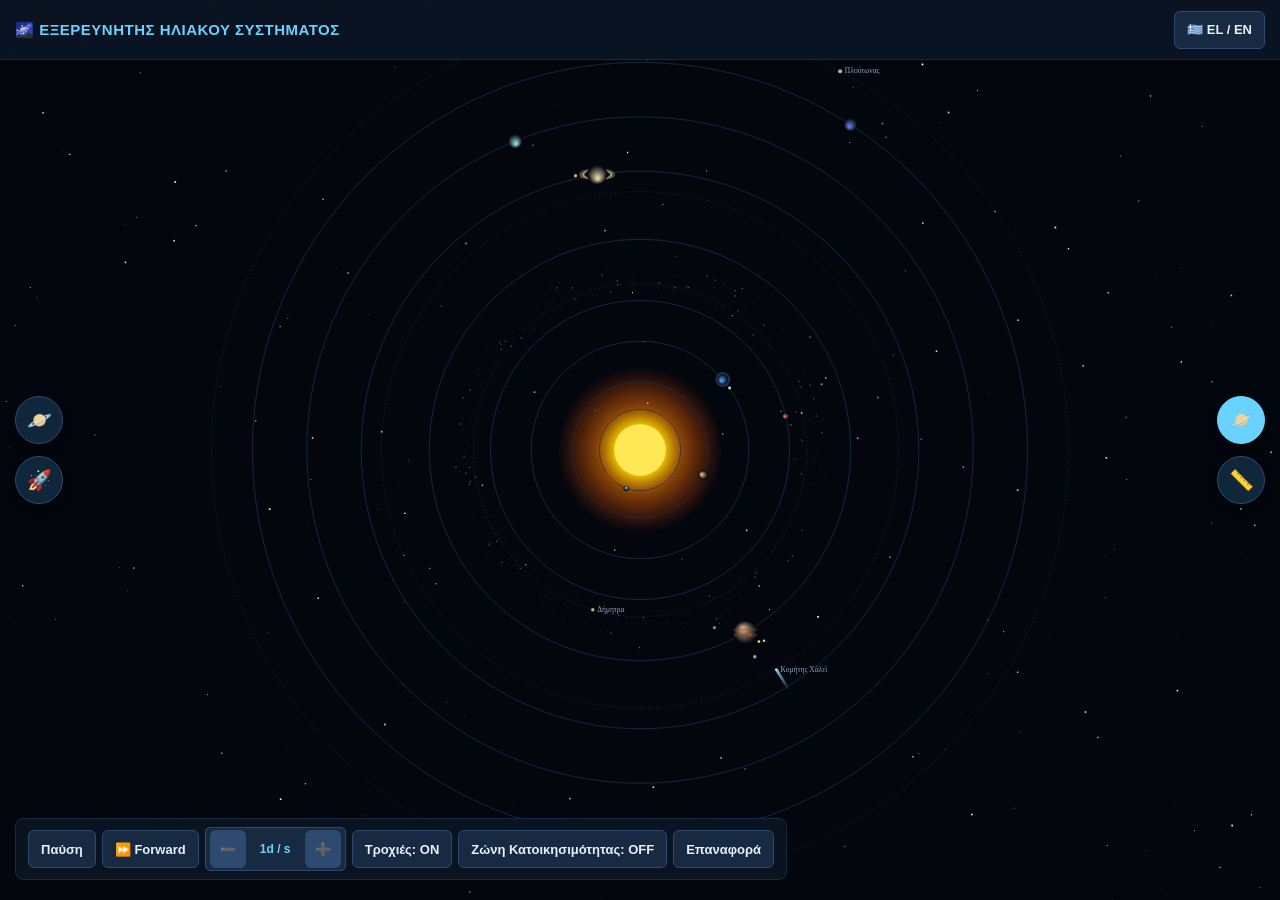
==== commit 27ae81cd: "feat(ui): hide left tools in compare view, add favicon, and highlight focused orbits for planets, mo" ====
--- a/index.html
+++ b/index.html
@@ -5,6 +5,7 @@
     <meta name="viewport" content="width=device-width, initial-scale=1.0, maximum-scale=1.0, user-scalable=no">
     <title>Solar System Explorer</title>
     <link rel="stylesheet" href="style.css">
+    <link rel="icon" href="data:image/svg+xml,<svg xmlns=%22http://www.w3.org/2000/svg%22 viewBox=%220 0 100 100%22><text y=%22.9em%22 font-size=%2290%22>🪐</text></svg>">
 </head>
 <body>
 
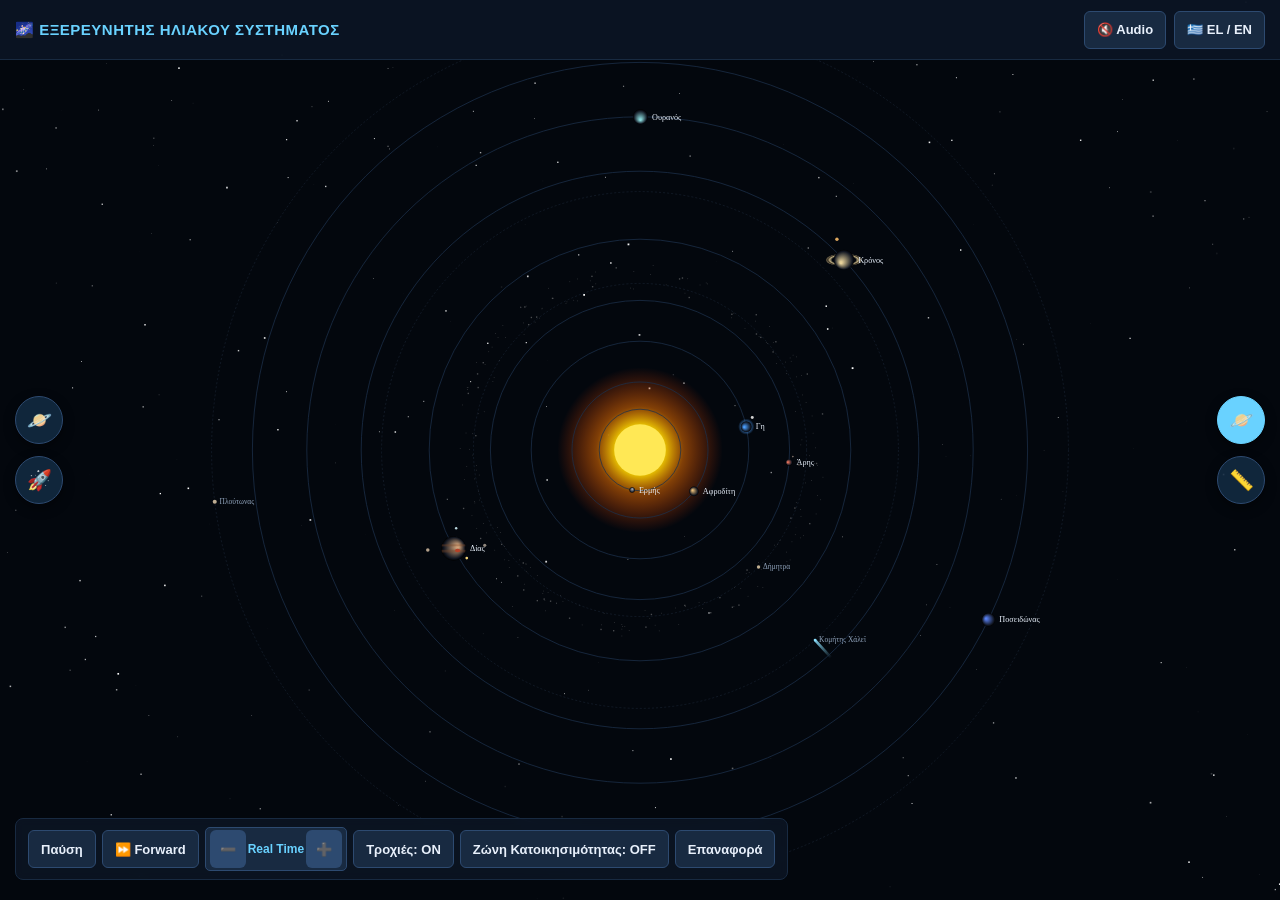
==== commit 90b6a365: "Fix audio toggle issue and improve sidebar info language translation safety" ====
--- a/index.html
+++ b/index.html
@@ -12,6 +12,7 @@
     <header id="nav-header">
         <div class="logo" id="app-title">🌌 ΕΞΕΡΕΥΝΗΤΗΣ ΗΛΙΑΚΟΥ ΣΥΣΤΗΜΑΤΟΣ</div>
         <div class="header-right">
+            <button class="lang-btn" id="btnAudio" title="Ambient Space Audio">🔇 Audio</button>
             <button class="lang-btn" id="btnLang">🇬🇷 EL / EN</button>
         </div>
     </header>
@@ -87,13 +88,17 @@
         <section id="solar-view" class="view active">
             <canvas id="solarCanvas"></canvas>
             
-            <div id="sidebar">
+            <div id="sidebar" class="sidebar">
                 <button id="close-btn">✕</button>
                 <h2 id="info-name">-</h2>
-                <p><span class="label" id="lbl-desc">Περιγραφή</span><br><span id="info-desc">-</span></p>
-                <p><span class="label" id="lbl-diam">Διάμετρος</span><br><span id="info-diam">-</span></p>
-                <p><span class="label" id="lbl-temp">Θερμοκρασία</span><br><span id="info-temp">-</span></p>
-                <p><span class="label" id="lbl-moons">Δεδομένα / Φεγγάρια</span><br><span id="info-moons">-</span></p>
+                
+                <p><strong id="lbl-desc">Περιγραφή:</strong> <span id="info-desc">-</span></p>
+                <p><strong id="lbl-diam">Διάμετρος:</strong> <span id="info-diameter">-</span></p>
+                <p><strong id="lbl-temp">Θερμοκρασία:</strong> <span id="info-temp">-</span></p>
+                <p><strong id="lbl-distance">Απόσταση:</strong> <span id="info-distance">-</span></p>
+                <p><strong id="lbl-gravity">Βαρύτητα:</strong> <span id="info-gravity">-</span></p>
+                <p><strong id="lbl-period">Περίοδος Τροχιάς:</strong> <span id="info-period">-</span></p>
+                <p><strong id="lbl-funfact">Fun Fact:</strong> <span id="info-funfact">-</span></p>
             </div>
 
             <!-- Bottom Left Controls -->
--- a/style.css
+++ b/style.css
@@ -290,13 +290,31 @@
 /* 📱 Mobile Responsive Adjustments */
 @media (max-width: 768px) {
     #controls {
-        bottom: 15px;
+        bottom: 12px;
         left: 10px;
-        right: 70px;
-        justify-content: flex-start;
-        padding: 6px;
-    }
-    button.ctrl-btn { padding: 6px 10px; font-size: 11px; min-height: 36px; }
+        right: 10px; 
+        justify-content: space-between;
+        padding: 8px 10px;
+        max-height: none;        /* Αφαιρούμε το περιοριστικό max-height */
+        height: auto;            /* Προσαρμόζεται αυτόματα στο περιεχόμενο */
+        display: flex;
+        flex-wrap: wrap;         /* Επιτρέπει στα κουμπιά να πέφτουν σε 2η γραμμή όμορφα */
+        align-items: center;
+        gap: 6px;                /* Μικρότερο κενό για οικονομία χώρου */
+    }
+    button.ctrl-btn { 
+        padding: 5px 10px; 
+        font-size: 11px; 
+        min-height: 32px; 
+        flex-grow: 1;
+    }
+    .speed-group {
+        padding: 1px 2px;
+    }
+    .speed-display {
+        font-size: 11px;
+        min-width: 45px;
+    }
     #compare-panel {
         width: calc(100% - 80px);
         left: 10px;
@@ -305,9 +323,10 @@
         padding: 10px;
     }
     #sidebar, .floating-left-panel, #mission-status-card {
-        width: calc(100vw - 90px);
-        left: 70px;
-        right: 15px;
+        width: fit-content;                  /* Παίρνει μόνο το πλάτος του περιεχομένου του */
+        max-width: calc(100vw - 85px);       /* Δεν φτάνει μέχρι τέρμα δεξιά (σταματάει πριν τα vertical-nav) */
+        left: 65px;                          /* Ξεκινάει δεξιά από τα αριστερόεικονίδια/εργαλεία */
+        right: auto;                         /* Ακυρώνει τυχόν right constraints */
     }
     .logo { font-size: 13px; }
 }
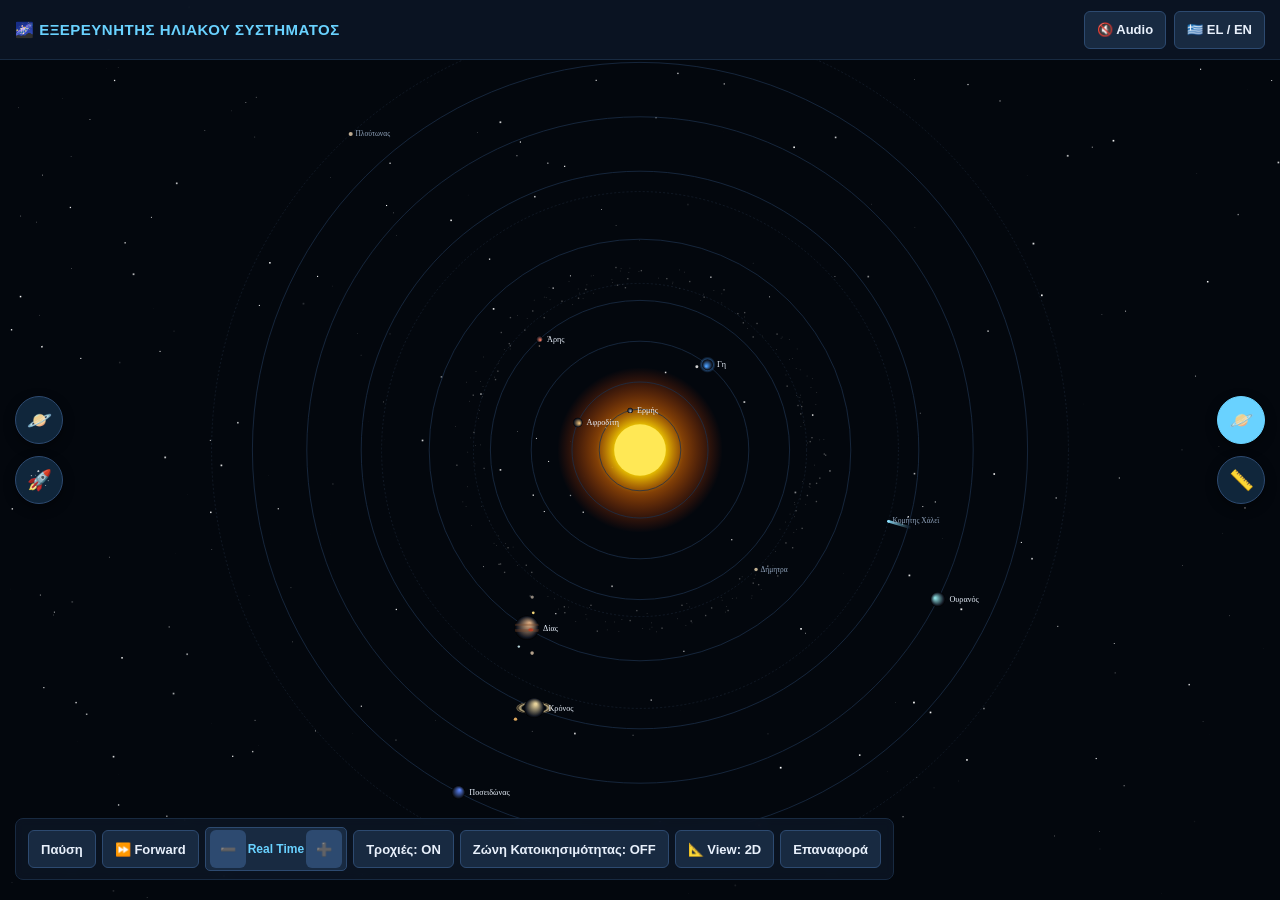
==== commit c8153c4b: "Add side view perspective and view toggle button" ====
--- a/index.html
+++ b/index.html
@@ -114,6 +114,7 @@
 
                 <button class="ctrl-btn" id="btnOrbits">Τροχιές: ON</button>
                 <button class="ctrl-btn" id="btnHabitable">Ζώνη: OFF</button>
+                <button class="ctrl-btn" id="btnViewToggle">📐 View: 2D</button>
                 <button class="ctrl-btn" id="btnReset">Επαναφορά</button>
             </div>
 
